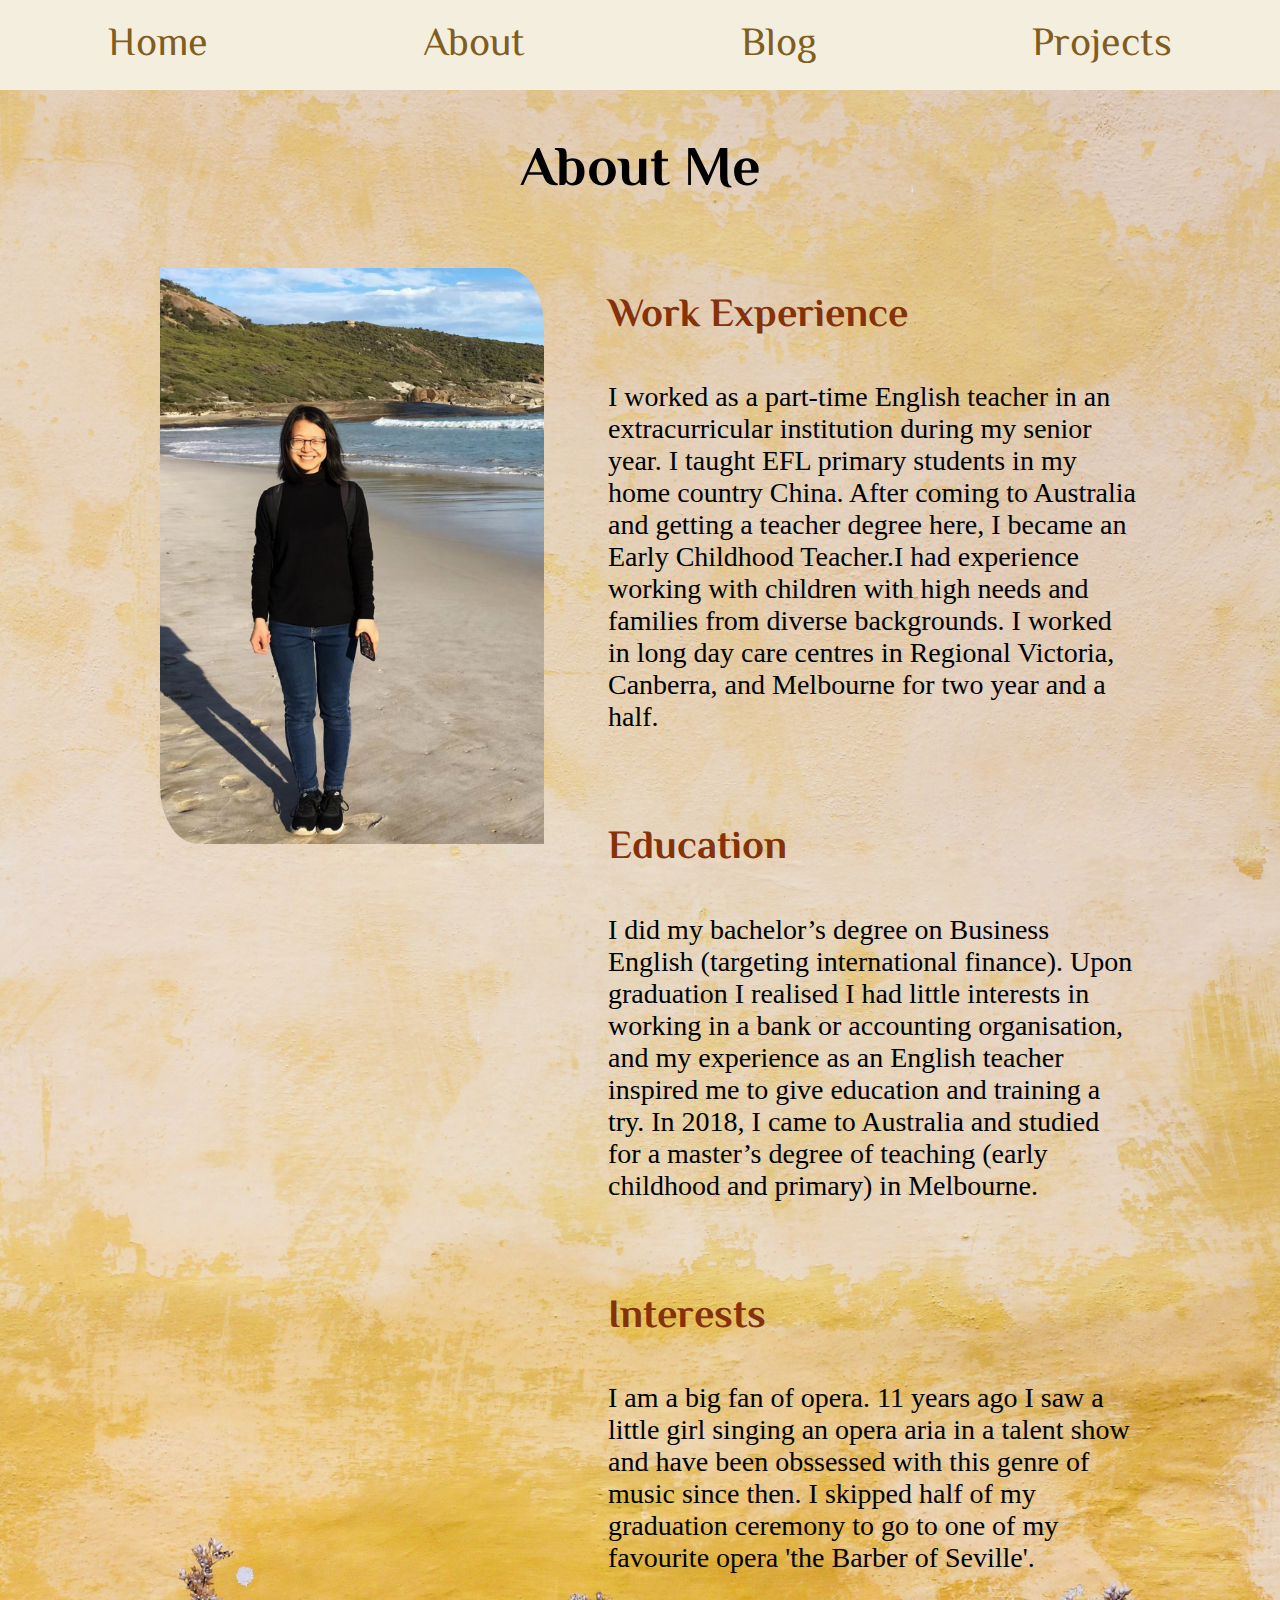
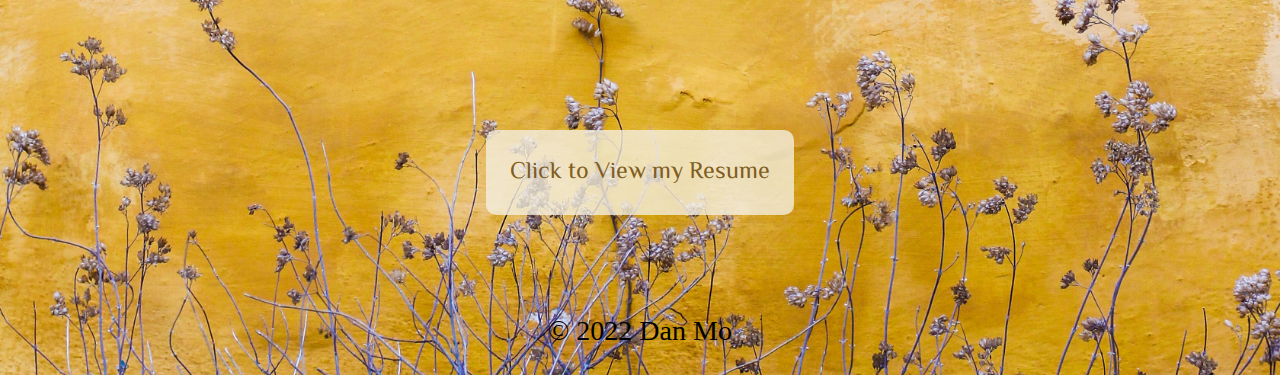
==== src/about-me.html @ b4b81b49 "final commit" ====
<!DOCTYPE html>
<html lang="en">
<head>
    <meta charset="UTF-8">
    <meta http-equiv="X-UA-Compatible" content="IE=edge">
    <meta name="viewport" content="width=device-width, initial-scale=1.0">
    <title>About Me</title>
    <link rel="stylesheet" href="about-me.css">
</head>
<body>
    <!-- Header -->
    <header>
        <nav>
            <a href="index.html">Home</a>
            <a href="about-me.html">About</a>
            <a href="blog-list.html">Blog</a>
            <a href="projects.html">Projects</a>
        </nav>
        <h1>About Me</h1>
    </header>
    <!-- Main Part of the Page -->
    <main>
        <figure></figure>
        <!-- Text Components -->
        <section>
            <article>
                <h2>Work Experience</h2>
                <p>I worked as a part-time English teacher in an extracurricular institution during my senior year. I taught EFL primary students in my home country China. After coming to Australia and getting a teacher degree here, I became an Early Childhood Teacher.I had experience working with children with high needs and families from diverse backgrounds. I worked in long day care centres in Regional Victoria, Canberra, and Melbourne for two year and a half. </p>
            </article>
            <article>
                <h2>Education</h2>
                <p>I did my bachelor’s degree on Business English (targeting international finance). Upon graduation I realised I had little interests in working in a bank or accounting organisation, and my experience as an English teacher inspired me to give education and training a try. In 2018, I came to Australia and studied for a master’s degree of teaching (early childhood and primary) in Melbourne. </p>
            </article>
            <article>
                <h2>Interests</h2>
                <p>I am a big fan of opera. 11 years ago I saw a little girl singing an opera aria in a talent show and have been obssessed with this genre of music since then. I skipped half of my graduation ceremony to go to one of my favourite opera 'the Barber of Seville'.</p>
            </article>
        </section> 
        <!-- Link to Resume -->
        <a href="resume/Dan Mo - CV 2022.pdf">Click to View my Resume</a>
    </main>
    <!-- Footer -->
    <footer>
        <p>&copy; 2022 Dan Mo</p>
    </footer>
</body>
</html>
---- src/about-me.css ----
@import url('https://fonts.googleapis.com/css2?family=El+Messiri:wght@700&family=Old+Standard+TT&display=swap');

body {
    box-sizing: border-box;
    margin: 0;
    padding: 0;
    background: url('images/texture.jpg') no-repeat center;
    background-size: cover;
}
/* header */
header {
    display: flex;
    flex-direction: column;
    align-items: center;
}

nav {
    display: flex;
    height: 10vh;
    width: 100%;
    background: #f4eedf;
    justify-content: space-around;
    align-items: center;
}

nav a {
    text-decoration: none;
    font-size: 1.5rem;
    font-family: 'El Messiri', sans-serif;
    color: #805d21;
}

nav a:hover {
    color: #2c5d7c;
}

h1 { 
    font-size: 2.5em;
    font-family: 'El Messiri', sans-serif;
}
/* Main part of the page */
main {
    display: flex;
    flex-direction: column;
    align-items: center;
}

figure {
    width: 50vw;
    height: 70vw;
    background: url('images/photo2.jpeg') no-repeat center yellowgreen;
    background-size: cover;
    border-radius: 0 10%;
}

article {
    margin: 0.5em 1.5em 2.5em 1.5em;
}

h2 {
    font-family: 'El Messiri', sans-serif;
    color: #853109;
}

p {
    font-size: 1.25em;
    font-family: 'Old Standard TT', serif;
}

main a {
    padding: 1em;
    margin: 2.5em 0;
    background: #f4eedfca;
    border-radius: 10px;
    text-decoration: none;
    font-size: 1.5em;
    color: #805d21;
    font-family: 'El Messiri', sans-serif;
    transition: 0.5s;
}

main a:hover {
    transform: scale(1.05, 1.05);
    color: #2c5d7c;
}

/* Footer */
footer {
    display: flex;
    justify-content: center;
}

@media screen and (min-width: 650px) and (max-width: 1200px){
    nav a {
        font-size: 2em;
    }
    
    main {
        flex-flow: row wrap;
        justify-content: center;
        align-items: flex-start;
    }

    figure {
        width: 40vw;
        height: 65vw;
        margin-right: 20px;
    }

    article {
        width: 40vw;
        margin-bottom: 3.5em;
    }

    h1 {
        font-size: 3em;
    }

    h2 {
        font-size: 2em;
    }
    p {
        font-size: 1.5em;
    }
}

@media screen and (min-width: 1201px) {
    nav a {
        font-size: 2.5em;
    }

    main {
        flex-flow: row wrap;
        justify-content: center;
        align-items: flex-start;
        width: 100vw;
    }

    figure {
        width: 30vw;
        height: 45vw;
    
    }

    section {
        width: 45vw;
    }

    article {
        padding-bottom: 1em;
    }

    h1 {
        font-size: 3.5em;
    }

    h2 {
        font-size: 2.5em;
    }

    p {
        font-size: 1.75em;
    }

    main a {
        margin: 3em 30vw;
    }


}
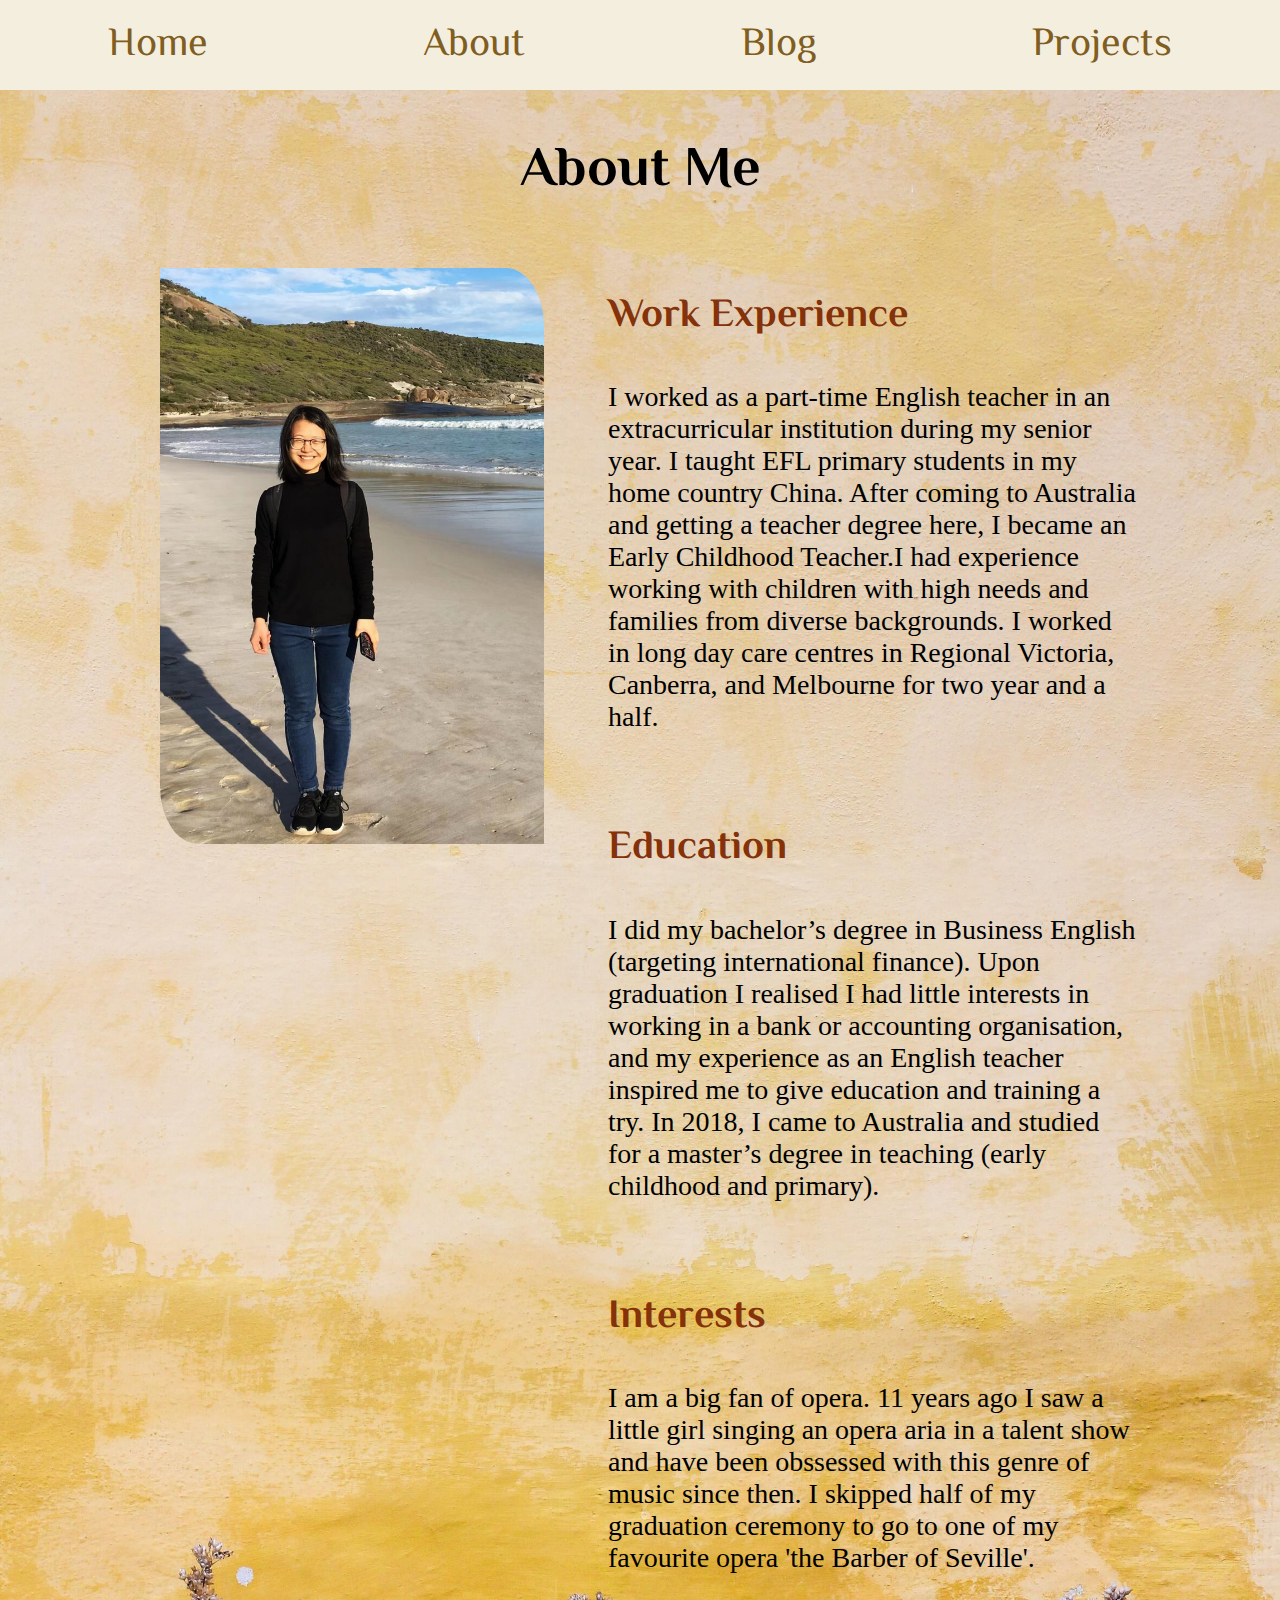
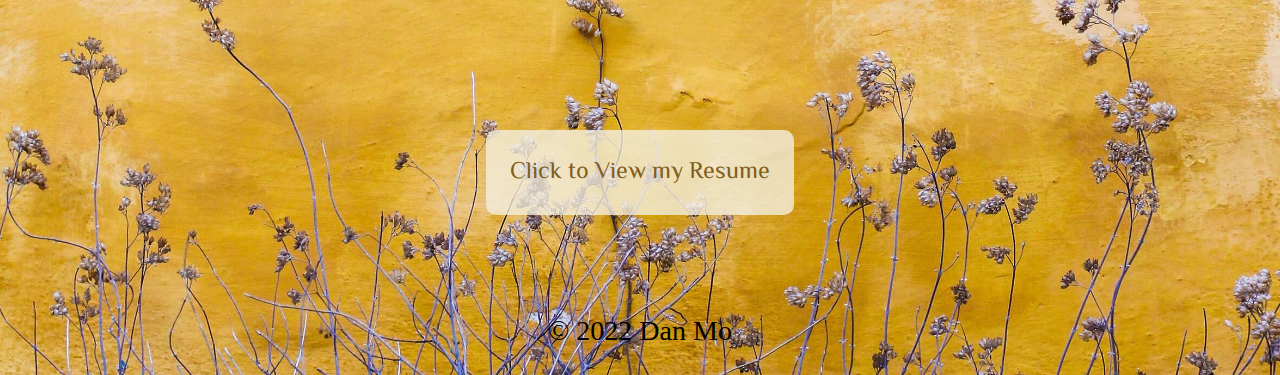
==== commit 5b11cb41: "resized images" ====
--- a/src/about-me.html
+++ b/src/about-me.html
@@ -29,7 +29,7 @@
             </article>
             <article>
                 <h2>Education</h2>
-                <p>I did my bachelor’s degree on Business English (targeting international finance). Upon graduation I realised I had little interests in working in a bank or accounting organisation, and my experience as an English teacher inspired me to give education and training a try. In 2018, I came to Australia and studied for a master’s degree of teaching (early childhood and primary) in Melbourne. </p>
+                <p>I did my bachelor’s degree in Business English (targeting international finance). Upon graduation I realised I had little interests in working in a bank or accounting organisation, and my experience as an English teacher inspired me to give education and training a try. In 2018, I came to Australia and studied for a master’s degree in teaching (early childhood and primary). </p>
             </article>
             <article>
                 <h2>Interests</h2>
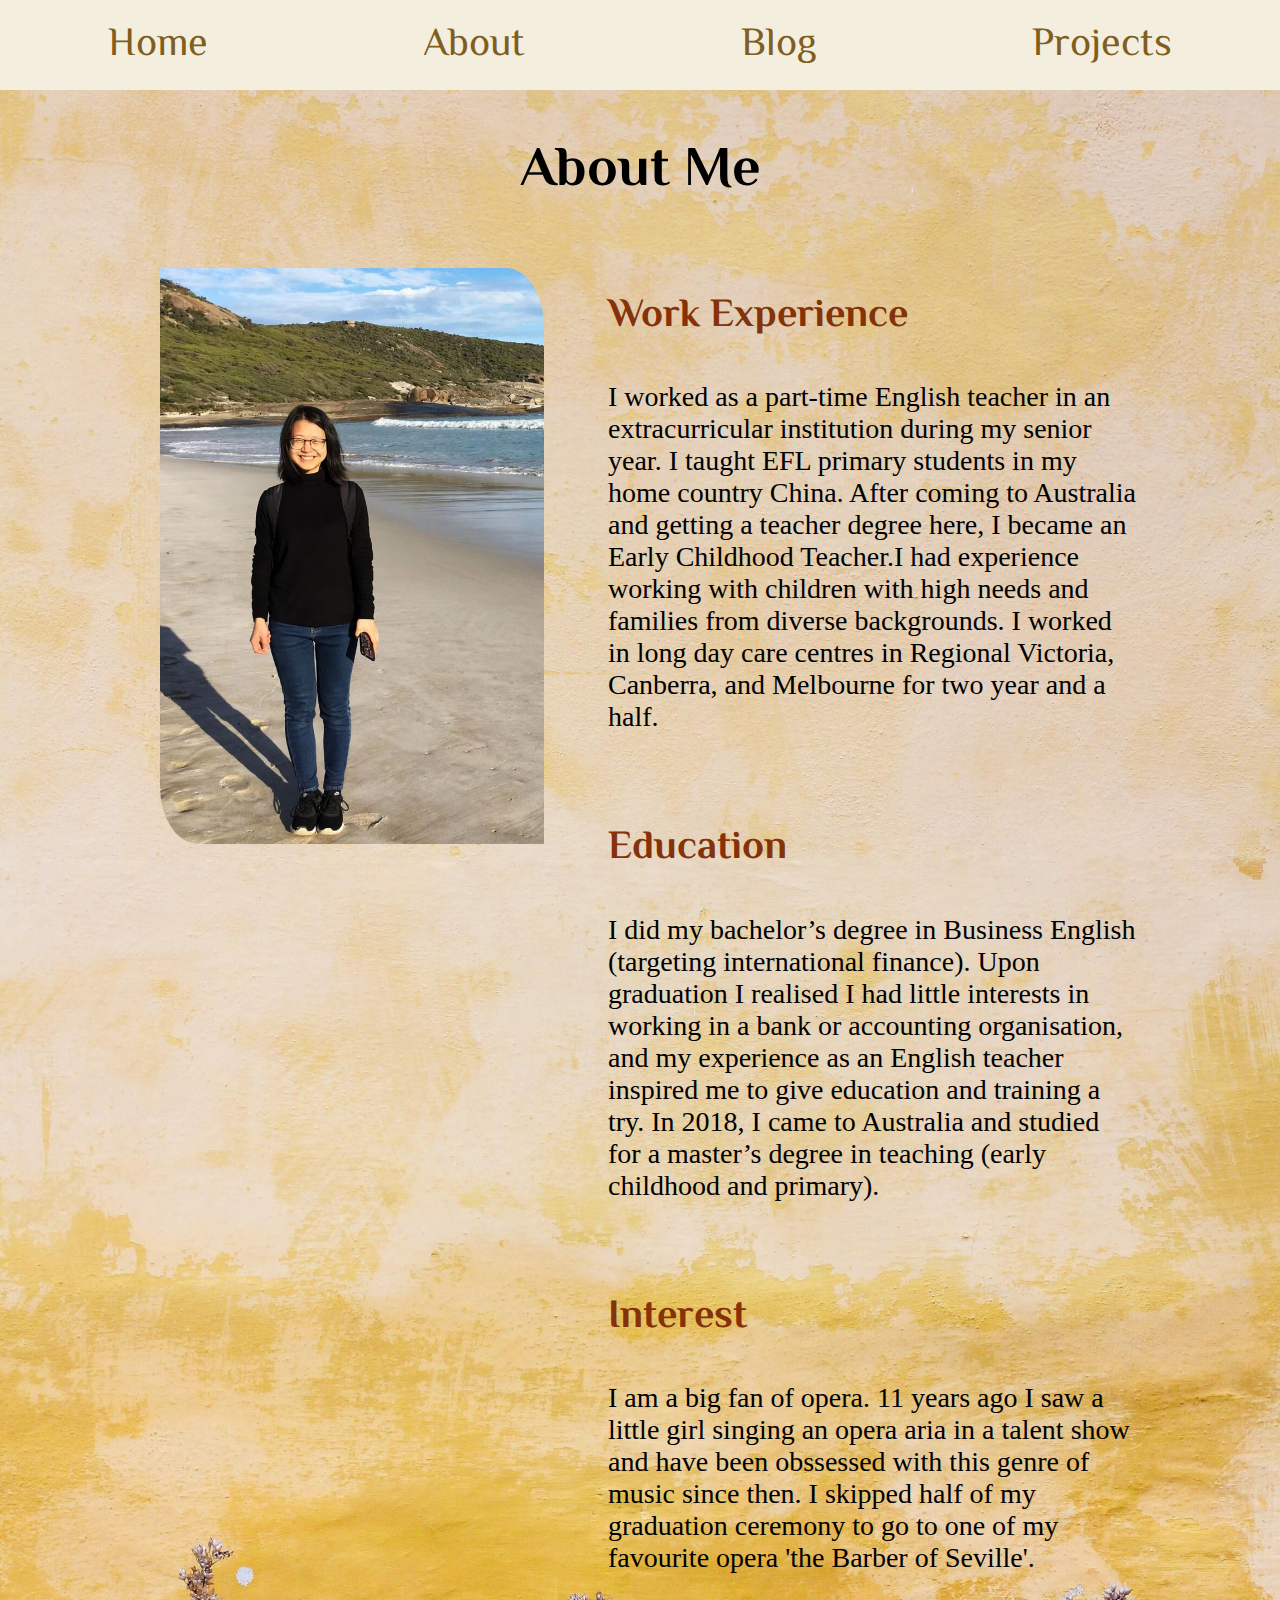
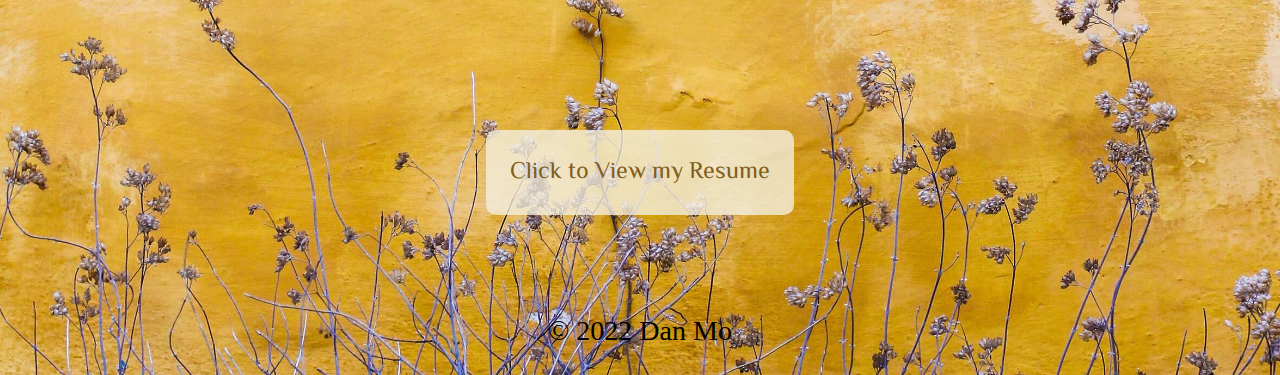
==== commit ea41f2c5: "corrected typo, started texts in README" ====
--- a/src/about-me.html
+++ b/src/about-me.html
@@ -32,7 +32,7 @@
                 <p>I did my bachelor’s degree in Business English (targeting international finance). Upon graduation I realised I had little interests in working in a bank or accounting organisation, and my experience as an English teacher inspired me to give education and training a try. In 2018, I came to Australia and studied for a master’s degree in teaching (early childhood and primary). </p>
             </article>
             <article>
-                <h2>Interests</h2>
+                <h2>Interest</h2>
                 <p>I am a big fan of opera. 11 years ago I saw a little girl singing an opera aria in a talent show and have been obssessed with this genre of music since then. I skipped half of my graduation ceremony to go to one of my favourite opera 'the Barber of Seville'.</p>
             </article>
         </section> 
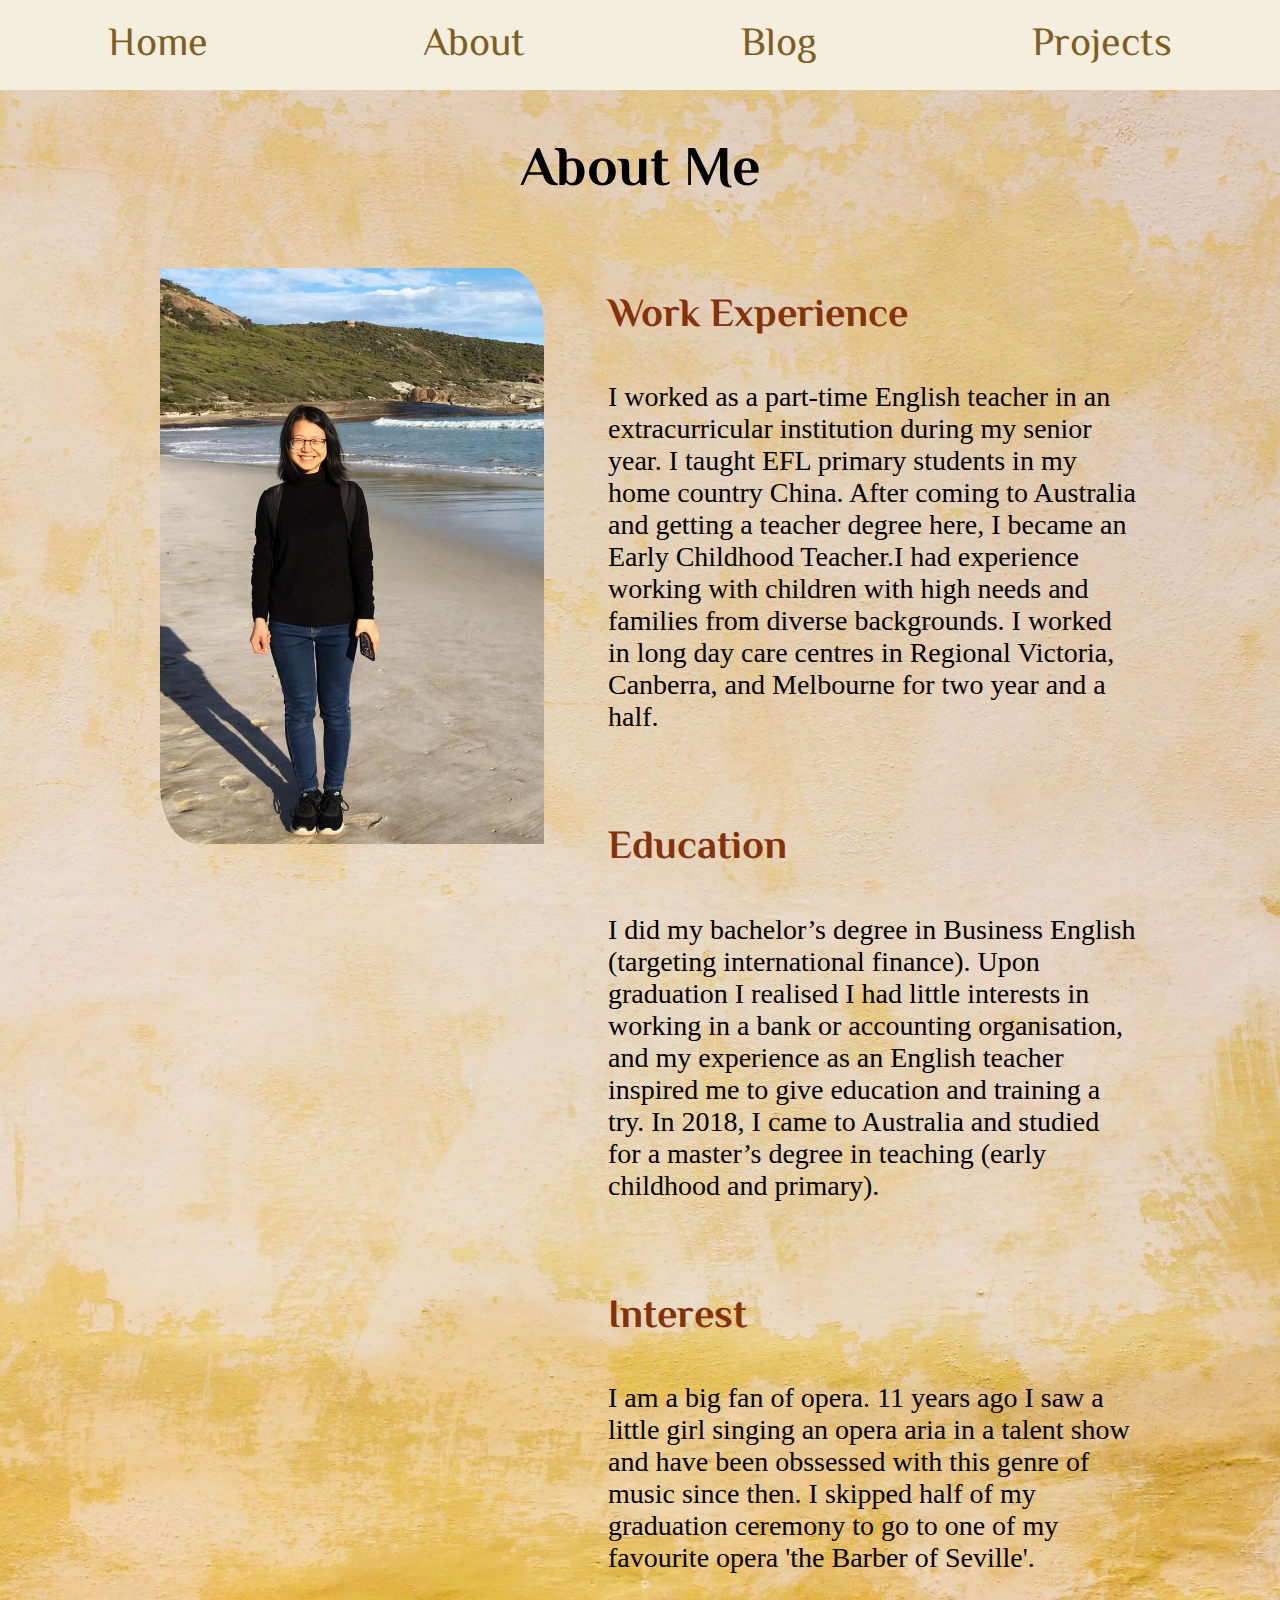
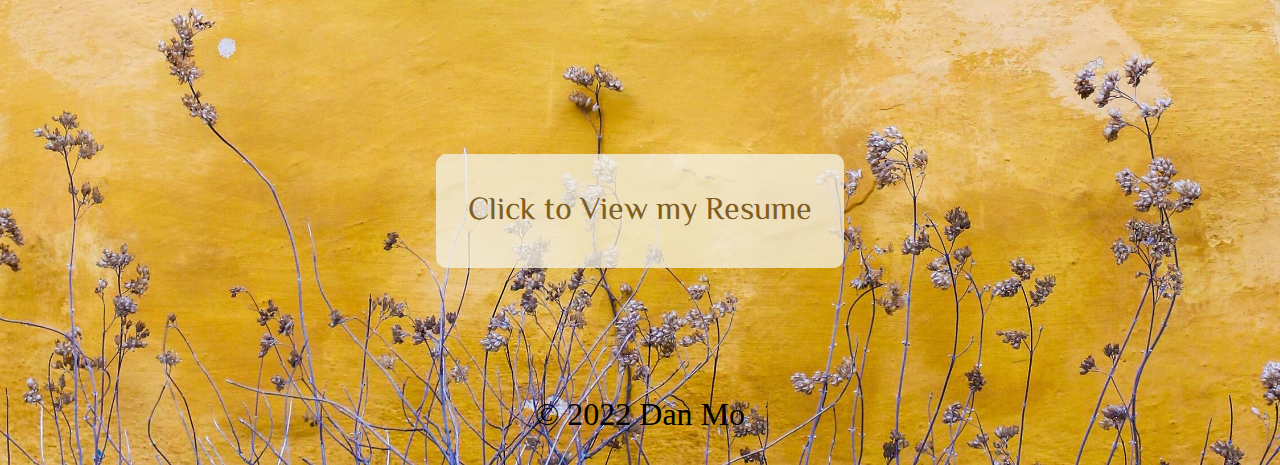
==== commit e7c11eaf: "final commit" ====
--- a/src/about-me.html
+++ b/src/about-me.html
@@ -21,7 +21,7 @@
     <!-- Main Part of the Page -->
     <main>
         <figure></figure>
-        <!-- Text Components -->
+        <!-- Text Components Self Introduction -->
         <section>
             <article>
                 <h2>Work Experience</h2>
--- a/src/about-me.css
+++ b/src/about-me.css
@@ -38,7 +38,7 @@
     font-size: 2.5em;
     font-family: 'El Messiri', sans-serif;
 }
-/* Main part of the page */
+/* Main part of the page - self introduction */
 main {
     display: flex;
     flex-direction: column;
@@ -48,7 +48,7 @@
 figure {
     width: 50vw;
     height: 70vw;
-    background: url('images/photo2.jpeg') no-repeat center yellowgreen;
+    background: url('images/photo2.jpeg') no-repeat center rgb(214, 208, 132);
     background-size: cover;
     border-radius: 0 10%;
 }
@@ -66,7 +66,7 @@
     font-size: 1.25em;
     font-family: 'Old Standard TT', serif;
 }
-
+/* Link to my Resume */
 main a {
     padding: 1em;
     margin: 2.5em 0;
@@ -88,6 +88,10 @@
 footer {
     display: flex;
     justify-content: center;
+}
+
+footer p {
+    font-size: 1.5rem;
 }
 
 @media screen and (min-width: 650px) and (max-width: 1200px){
@@ -122,6 +126,15 @@
     p {
         font-size: 1.5em;
     }
+
+    main a {
+        font-size: 2em;
+    }
+
+    footer p {
+        font-size: 2em;
+    }
+    
 }
 
 @media screen and (min-width: 1201px) {
@@ -164,7 +177,10 @@
 
     main a {
         margin: 3em 30vw;
+        font-size: 2em;
     }
 
-
+    footer p {
+        font-size: 2em;
+    }
 }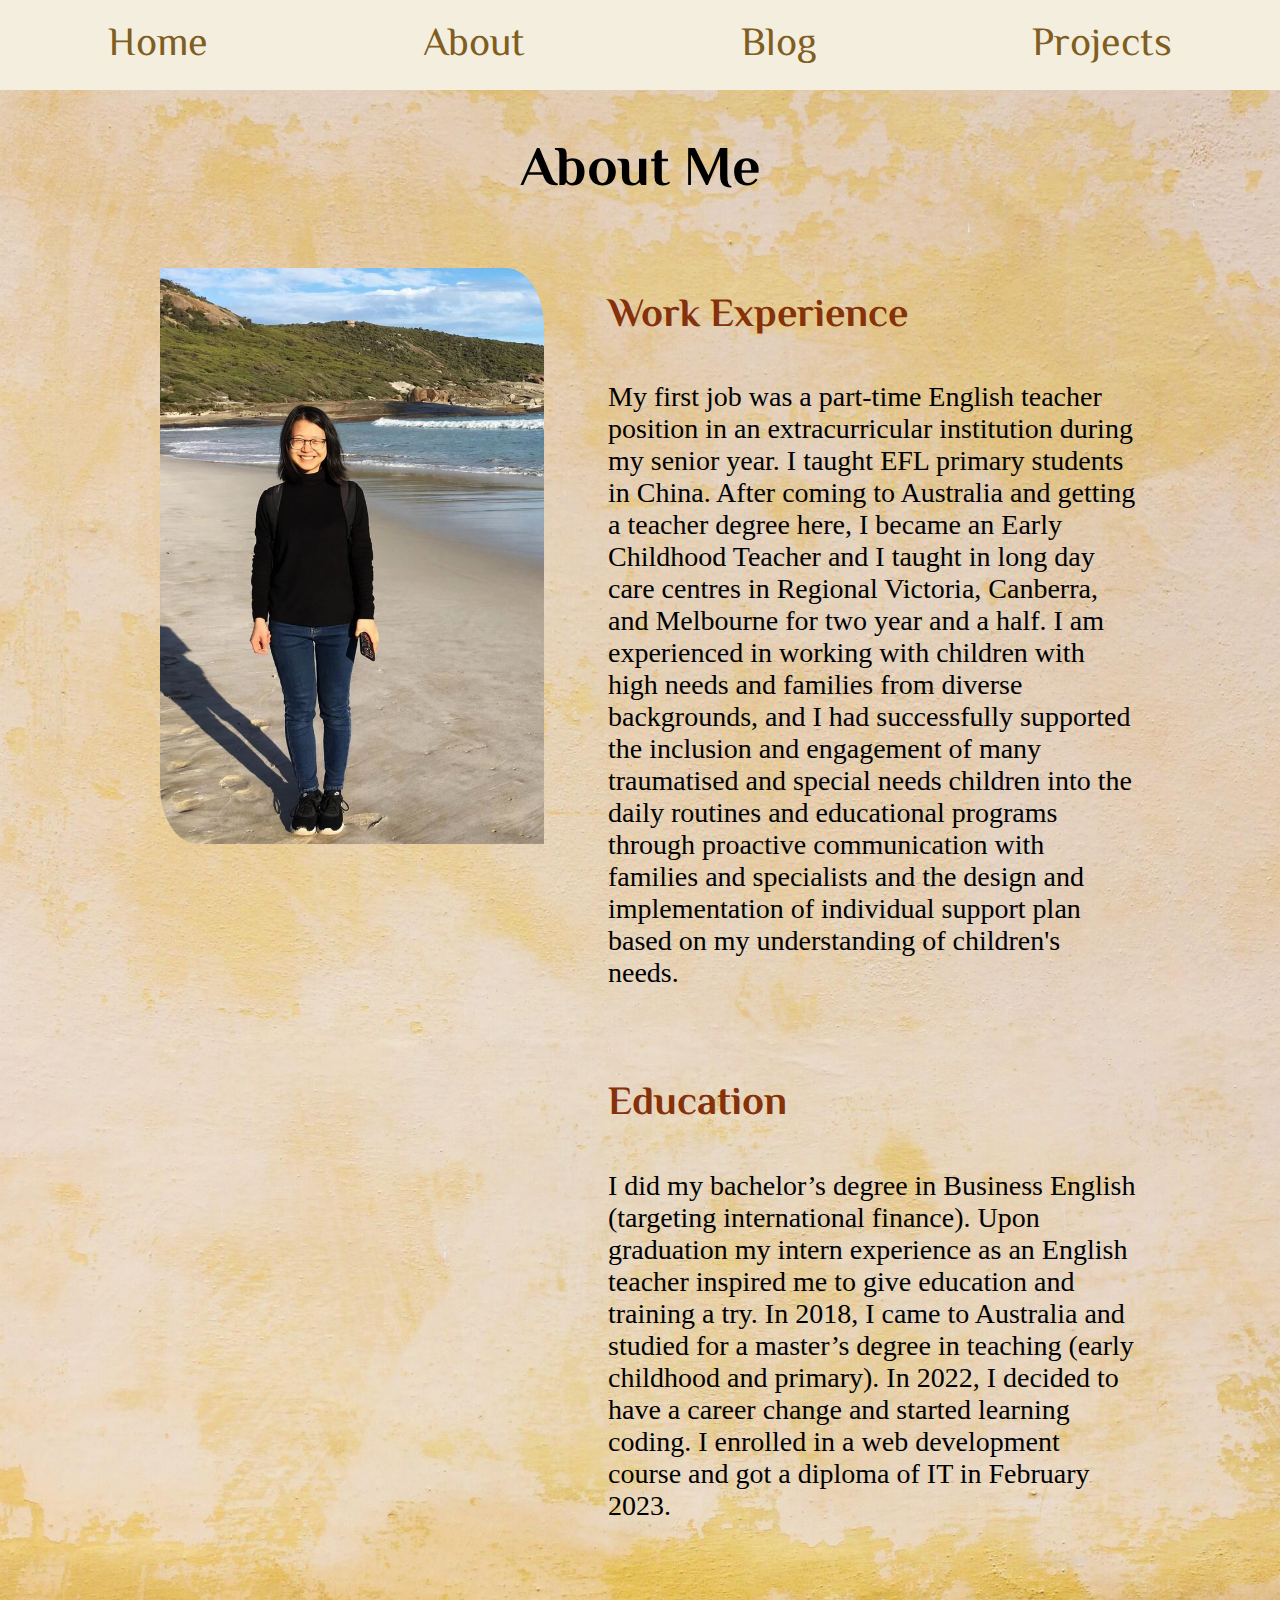
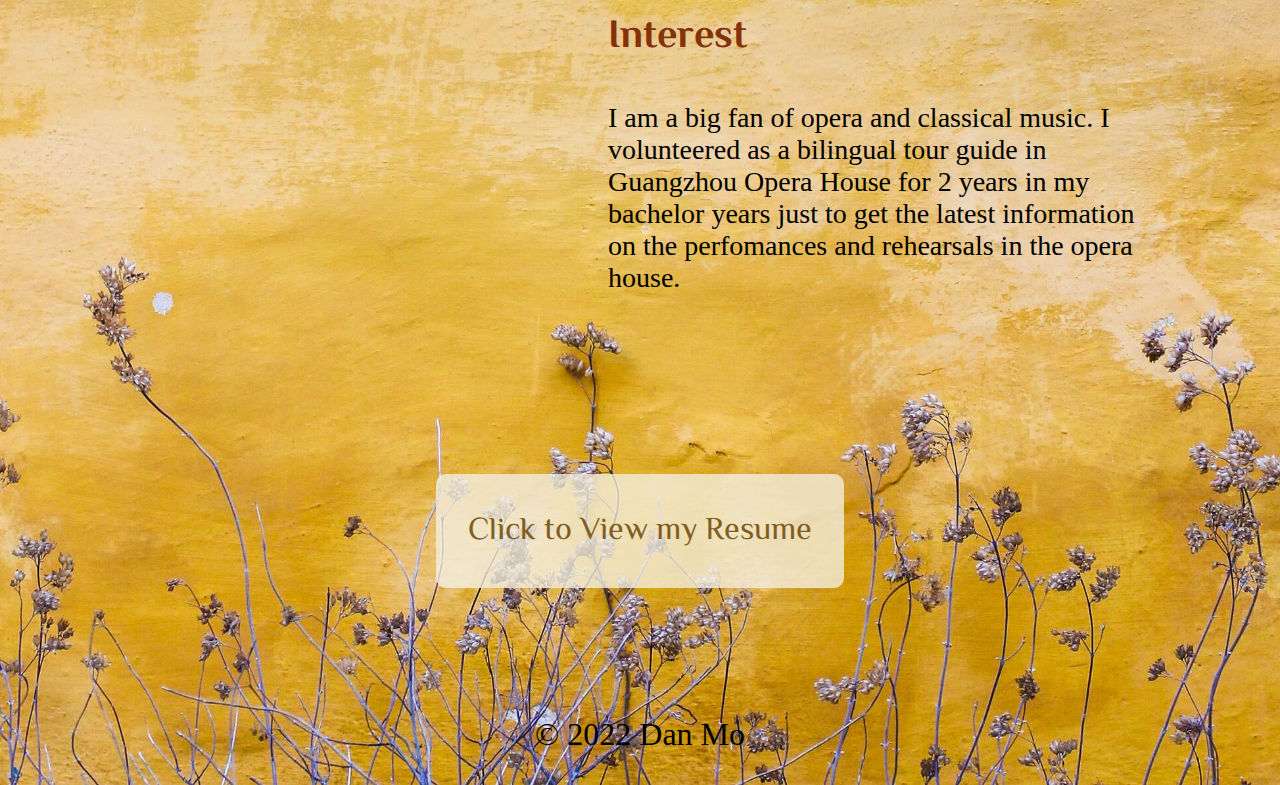
==== commit 903ab12b: "updated about page and project page" ====
--- a/src/about-me.html
+++ b/src/about-me.html
@@ -25,19 +25,19 @@
         <section>
             <article>
                 <h2>Work Experience</h2>
-                <p>I worked as a part-time English teacher in an extracurricular institution during my senior year. I taught EFL primary students in my home country China. After coming to Australia and getting a teacher degree here, I became an Early Childhood Teacher.I had experience working with children with high needs and families from diverse backgrounds. I worked in long day care centres in Regional Victoria, Canberra, and Melbourne for two year and a half. </p>
+                <p>My first job was a part-time English teacher position in an extracurricular institution during my senior year. I taught EFL primary students in China. After coming to Australia and getting a teacher degree here, I became an Early Childhood Teacher and I taught in long day care centres in Regional Victoria, Canberra, and Melbourne for two year and a half. I am experienced in working with children with high needs and families from diverse backgrounds, and I had successfully supported the inclusion and engagement of many traumatised and special needs children into the daily routines and educational programs through proactive communication with families and specialists and the design and implementation of individual support plan based on my understanding of children's needs. </p>
             </article>
             <article>
                 <h2>Education</h2>
-                <p>I did my bachelor’s degree in Business English (targeting international finance). Upon graduation I realised I had little interests in working in a bank or accounting organisation, and my experience as an English teacher inspired me to give education and training a try. In 2018, I came to Australia and studied for a master’s degree in teaching (early childhood and primary). </p>
+                <p>I did my bachelor’s degree in Business English (targeting international finance). Upon graduation my intern experience as an English teacher inspired me to give education and training a try. In 2018, I came to Australia and studied for a master’s degree in teaching (early childhood and primary). In 2022, I decided to have a career change and started learning coding. I enrolled in a web development course and got a diploma of IT in February 2023. </p>
             </article>
             <article>
                 <h2>Interest</h2>
-                <p>I am a big fan of opera. 11 years ago I saw a little girl singing an opera aria in a talent show and have been obssessed with this genre of music since then. I skipped half of my graduation ceremony to go to one of my favourite opera 'the Barber of Seville'.</p>
+                <p>I am a big fan of opera and classical music. I volunteered as a bilingual tour guide in Guangzhou Opera House for 2 years in my bachelor years just to get the latest information on the perfomances and rehearsals in the opera house.</p>
             </article>
         </section> 
         <!-- Link to Resume -->
-        <a href="resume/Dan Mo - CV 2022.pdf">Click to View my Resume</a>
+        <a href="resume/DanMo_CV-2023.pdf">Click to View my Resume</a>
     </main>
     <!-- Footer -->
     <footer>
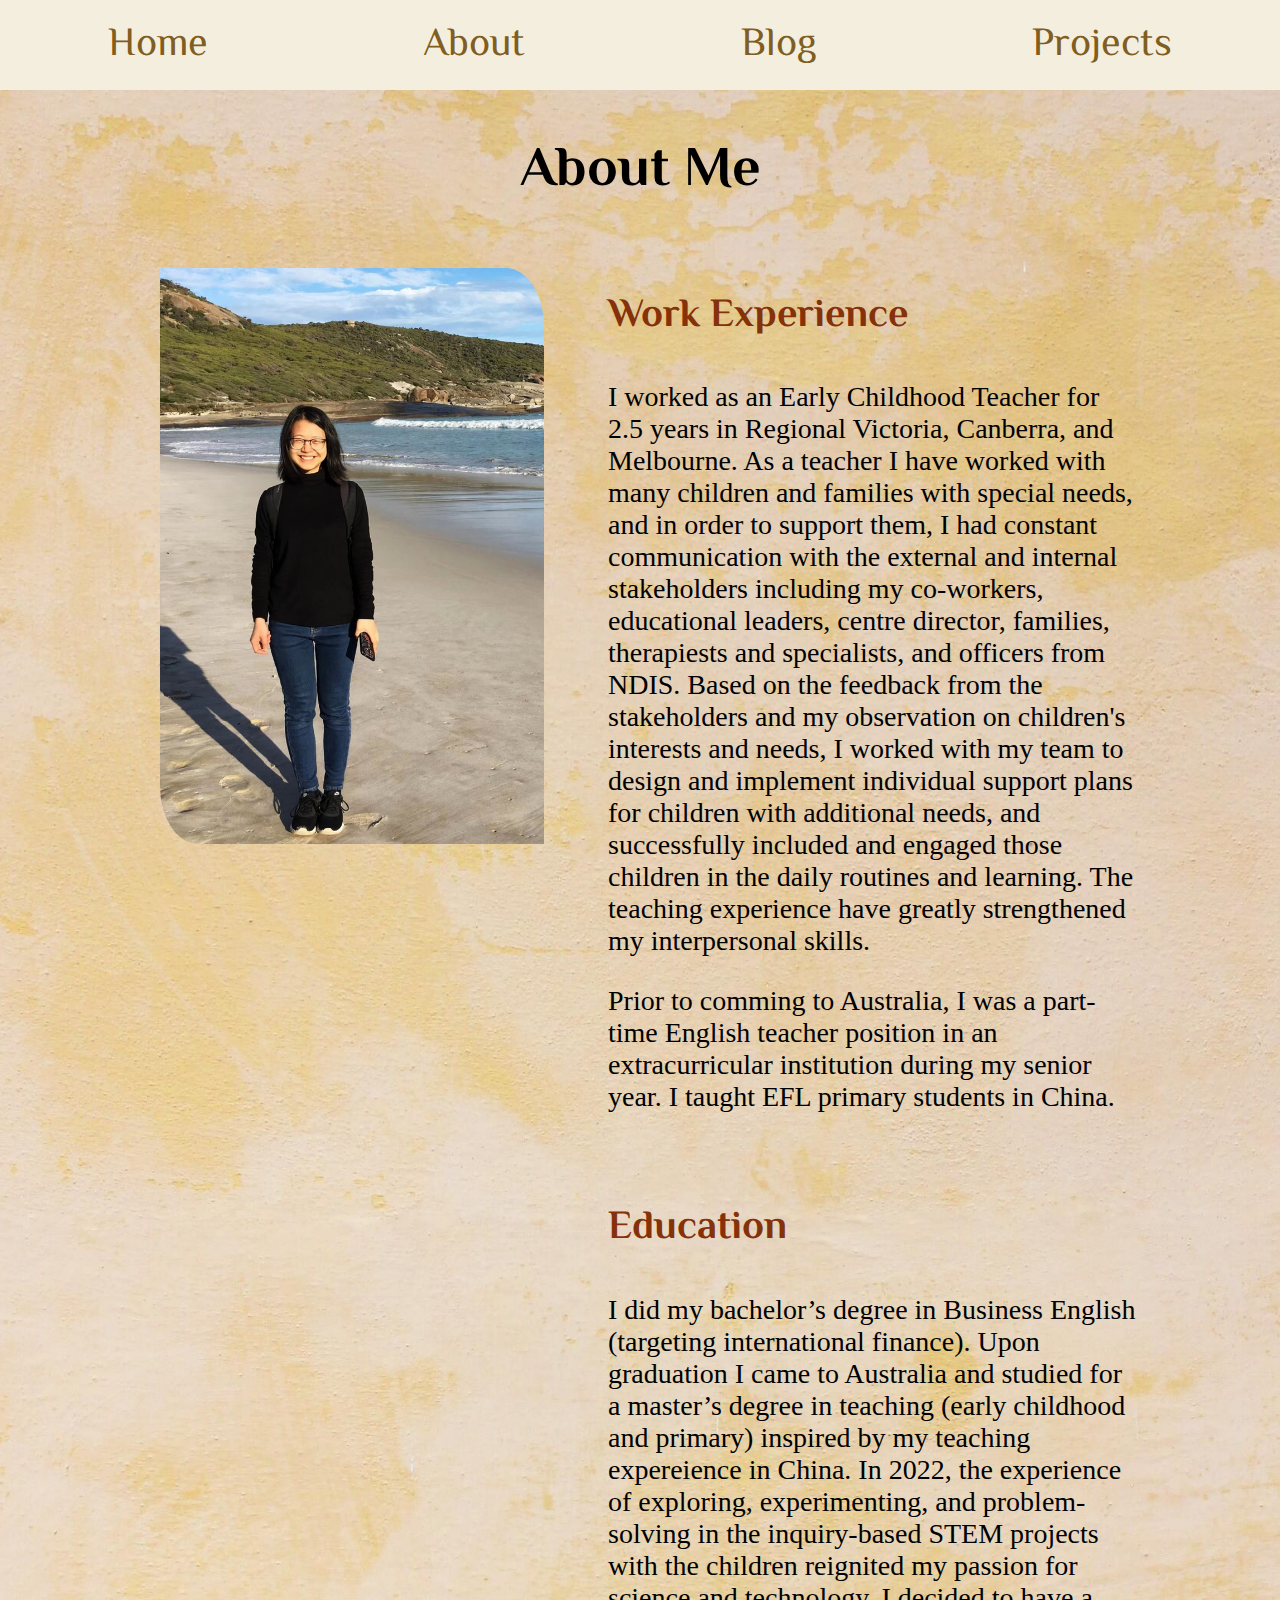
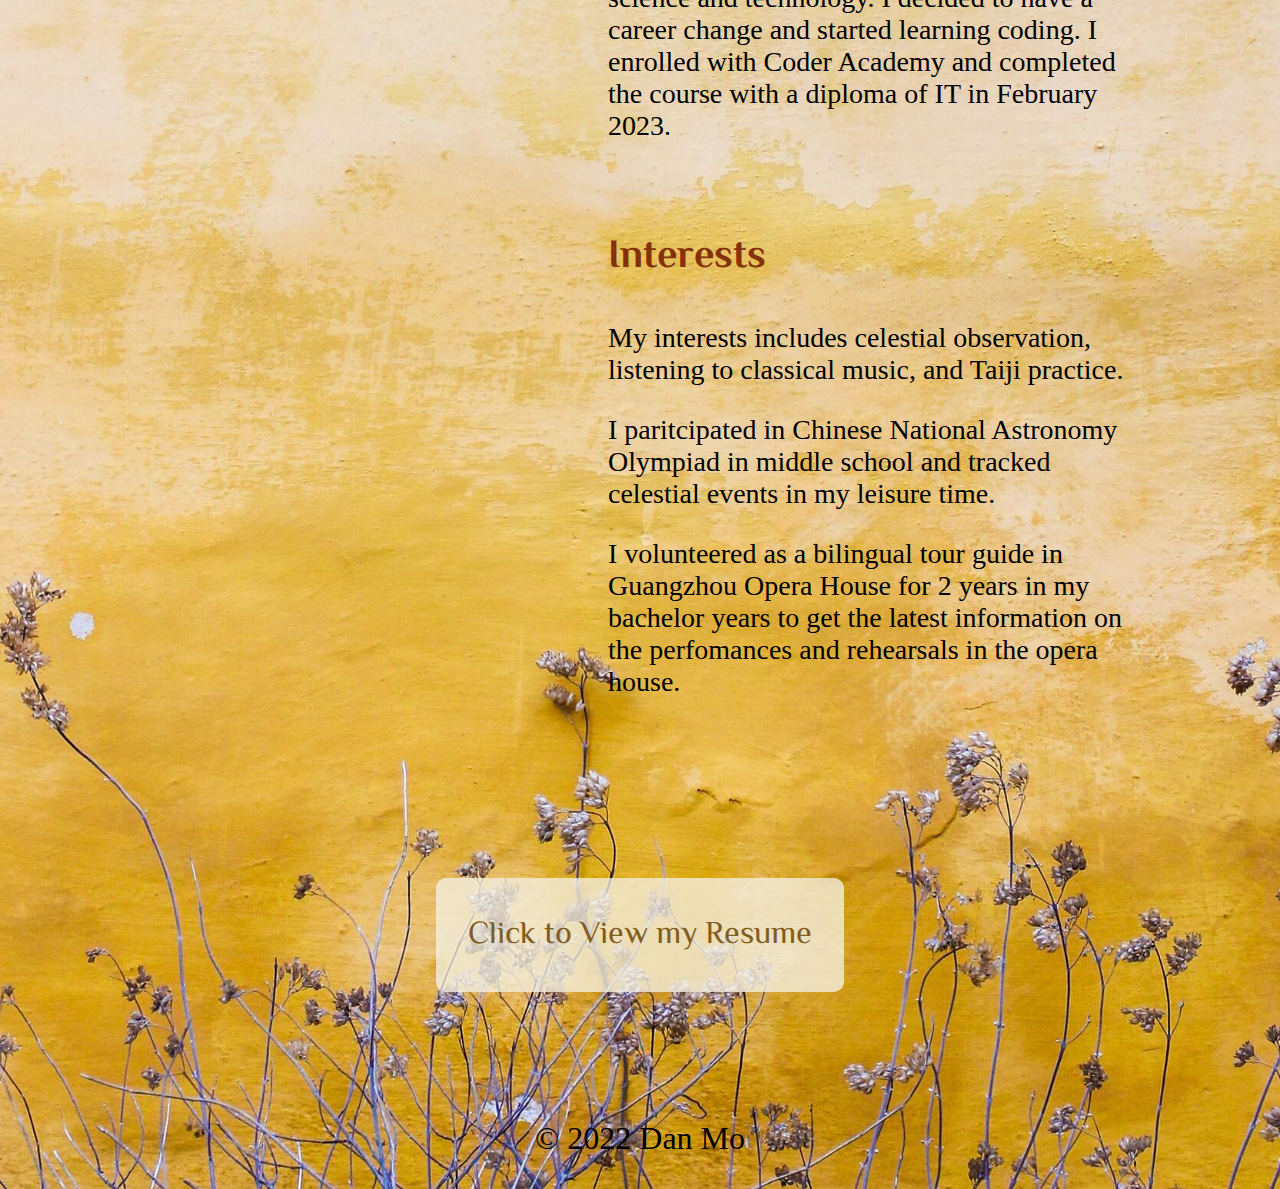
==== commit 9fd5ad1a: "updated the resume" ====
--- a/src/about-me.html
+++ b/src/about-me.html
@@ -25,19 +25,24 @@
         <section>
             <article>
                 <h2>Work Experience</h2>
-                <p>My first job was a part-time English teacher position in an extracurricular institution during my senior year. I taught EFL primary students in China. After coming to Australia and getting a teacher degree here, I became an Early Childhood Teacher and I taught in long day care centres in Regional Victoria, Canberra, and Melbourne for two year and a half. I am experienced in working with children with high needs and families from diverse backgrounds, and I had successfully supported the inclusion and engagement of many traumatised and special needs children into the daily routines and educational programs through proactive communication with families and specialists and the design and implementation of individual support plan based on my understanding of children's needs. </p>
+                <p>
+                    I worked as an Early Childhood Teacher for 2.5 years in Regional Victoria, Canberra, and Melbourne. As a teacher I have worked with many children and families with special needs, and in order to support them, I had constant communication with the external and internal stakeholders including my co-workers, educational leaders, centre director, families, therapiests and specialists, and officers from NDIS. Based on the feedback from the stakeholders and my observation on children's interests and needs, I worked with my team to design and implement individual support plans for children with additional needs, and successfully included and engaged those children in the daily routines and learning. The teaching experience have greatly strengthened my interpersonal skills.
+                </p>
+                <p>Prior to comming to Australia, I was a part-time English teacher position in an extracurricular institution during my senior year. I taught EFL primary students in China. </p>
             </article>
             <article>
                 <h2>Education</h2>
-                <p>I did my bachelor’s degree in Business English (targeting international finance). Upon graduation my intern experience as an English teacher inspired me to give education and training a try. In 2018, I came to Australia and studied for a master’s degree in teaching (early childhood and primary). In 2022, I decided to have a career change and started learning coding. I enrolled in a web development course and got a diploma of IT in February 2023. </p>
+                <p>I did my bachelor’s degree in Business English (targeting international finance). Upon graduation I came to Australia and studied for a master’s degree in teaching (early childhood and primary) inspired by my teaching expereience in China. In 2022, the experience of exploring, experimenting, and problem-solving in the inquiry-based STEM projects with the children reignited my passion for science and technology. I decided to have a career change and started learning coding. I enrolled with Coder Academy and completed the course with a diploma of IT in February 2023. </p>
             </article>
             <article>
-                <h2>Interest</h2>
-                <p>I am a big fan of opera and classical music. I volunteered as a bilingual tour guide in Guangzhou Opera House for 2 years in my bachelor years just to get the latest information on the perfomances and rehearsals in the opera house.</p>
+                <h2>Interests</h2>
+                <p>My interests includes celestial observation, listening to classical music, and Taiji practice.</p>
+                <p>I paritcipated in Chinese National Astronomy Olympiad in middle school and tracked celestial events in my leisure time.</p>
+                <p>I volunteered as a bilingual tour guide in Guangzhou Opera House for 2 years in my bachelor years to get the latest information on the perfomances and rehearsals in the opera house.</p>
             </article>
         </section> 
         <!-- Link to Resume -->
-        <a href="resume/DanMo_CV-2023.pdf">Click to View my Resume</a>
+        <a href="resume/DanMo-CV_2023.pdf">Click to View my Resume</a>
     </main>
     <!-- Footer -->
     <footer>
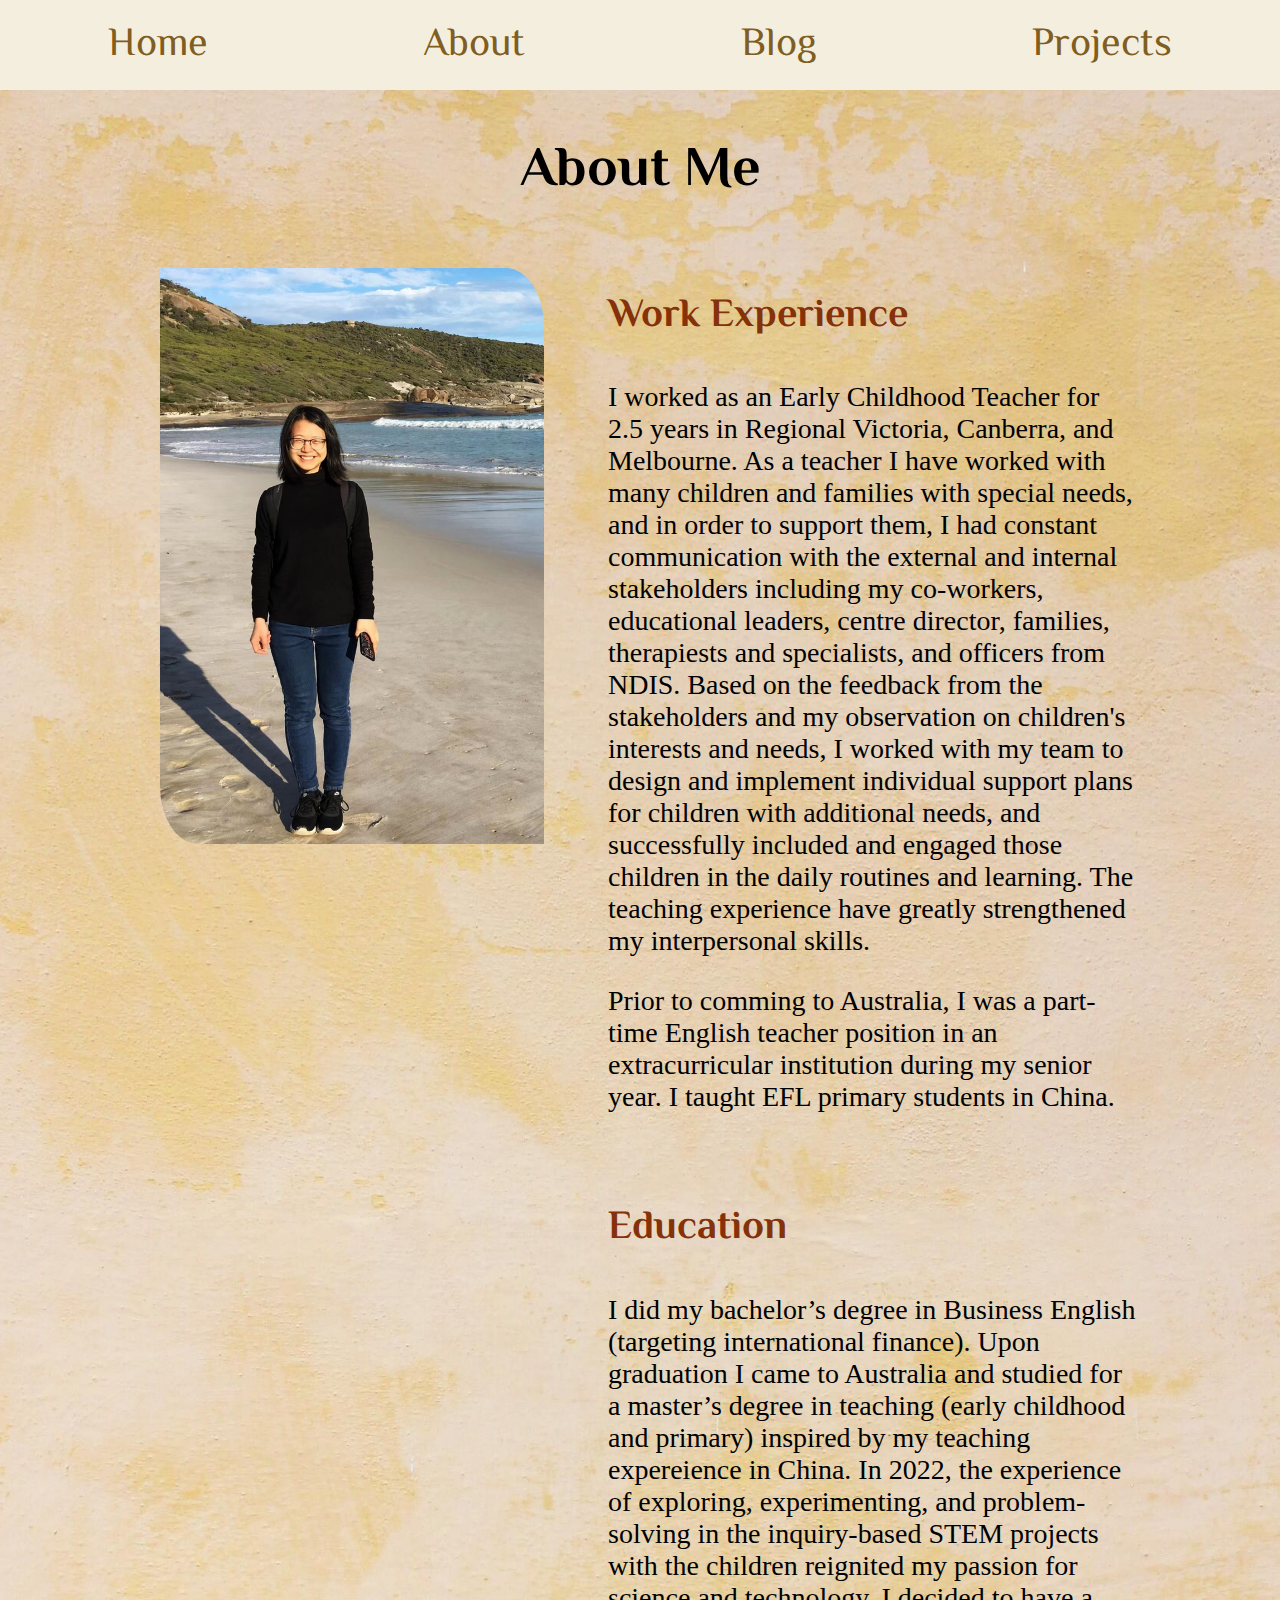
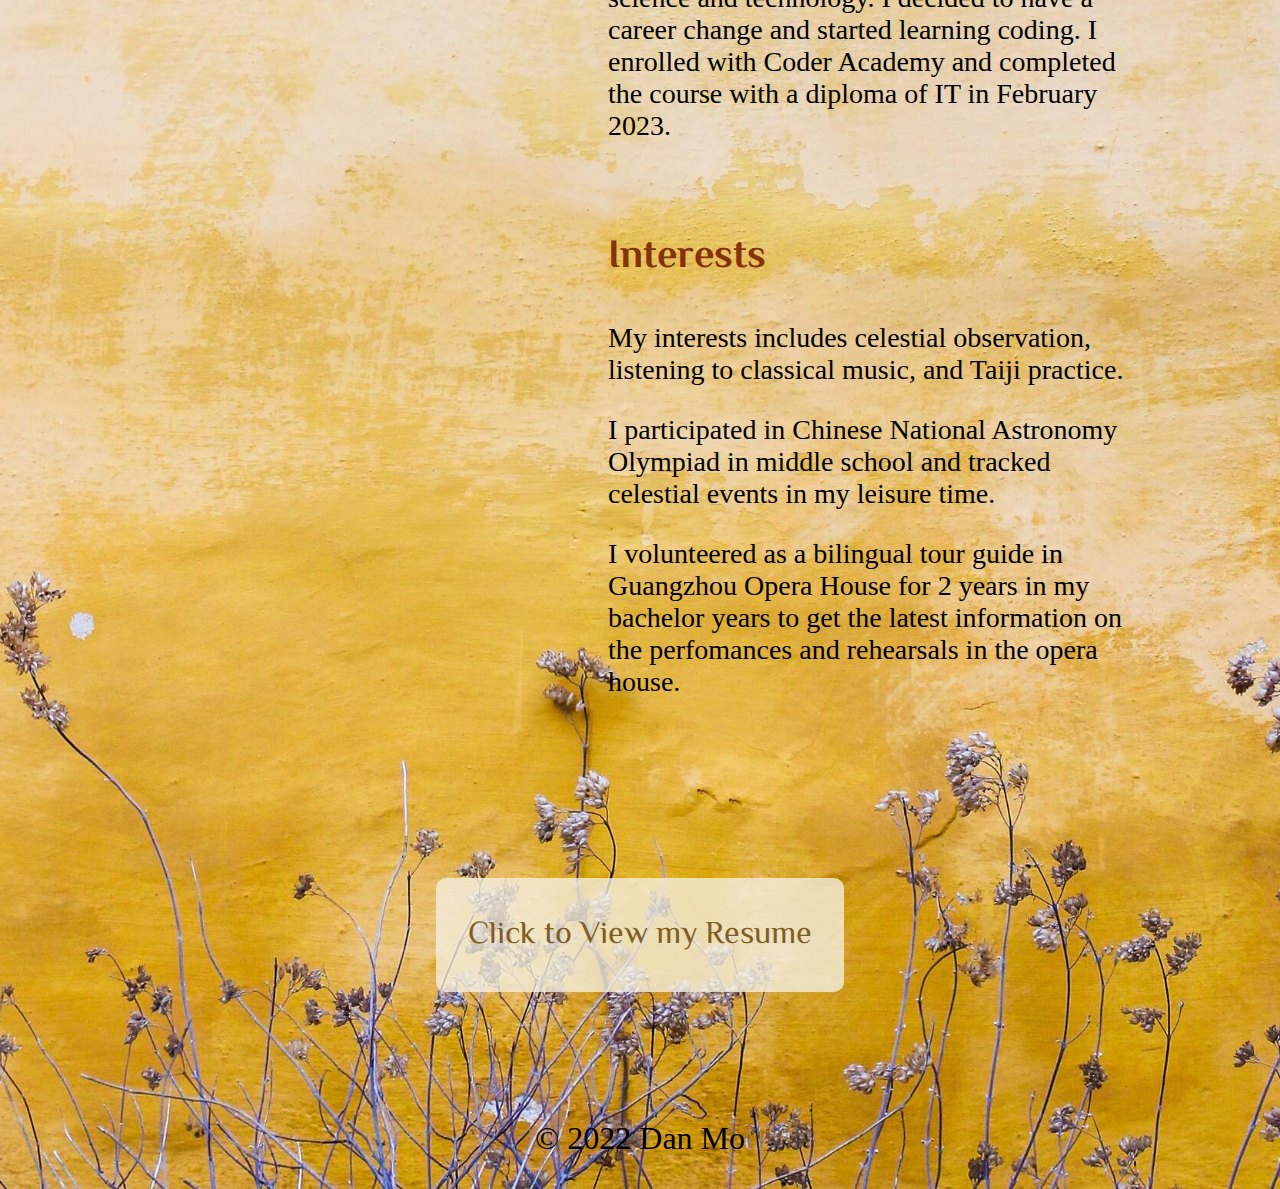
==== commit 16db8300: "fixed typo" ====
--- a/src/about-me.html
+++ b/src/about-me.html
@@ -37,7 +37,7 @@
             <article>
                 <h2>Interests</h2>
                 <p>My interests includes celestial observation, listening to classical music, and Taiji practice.</p>
-                <p>I paritcipated in Chinese National Astronomy Olympiad in middle school and tracked celestial events in my leisure time.</p>
+                <p>I participated in Chinese National Astronomy Olympiad in middle school and tracked celestial events in my leisure time.</p>
                 <p>I volunteered as a bilingual tour guide in Guangzhou Opera House for 2 years in my bachelor years to get the latest information on the perfomances and rehearsals in the opera house.</p>
             </article>
         </section> 
